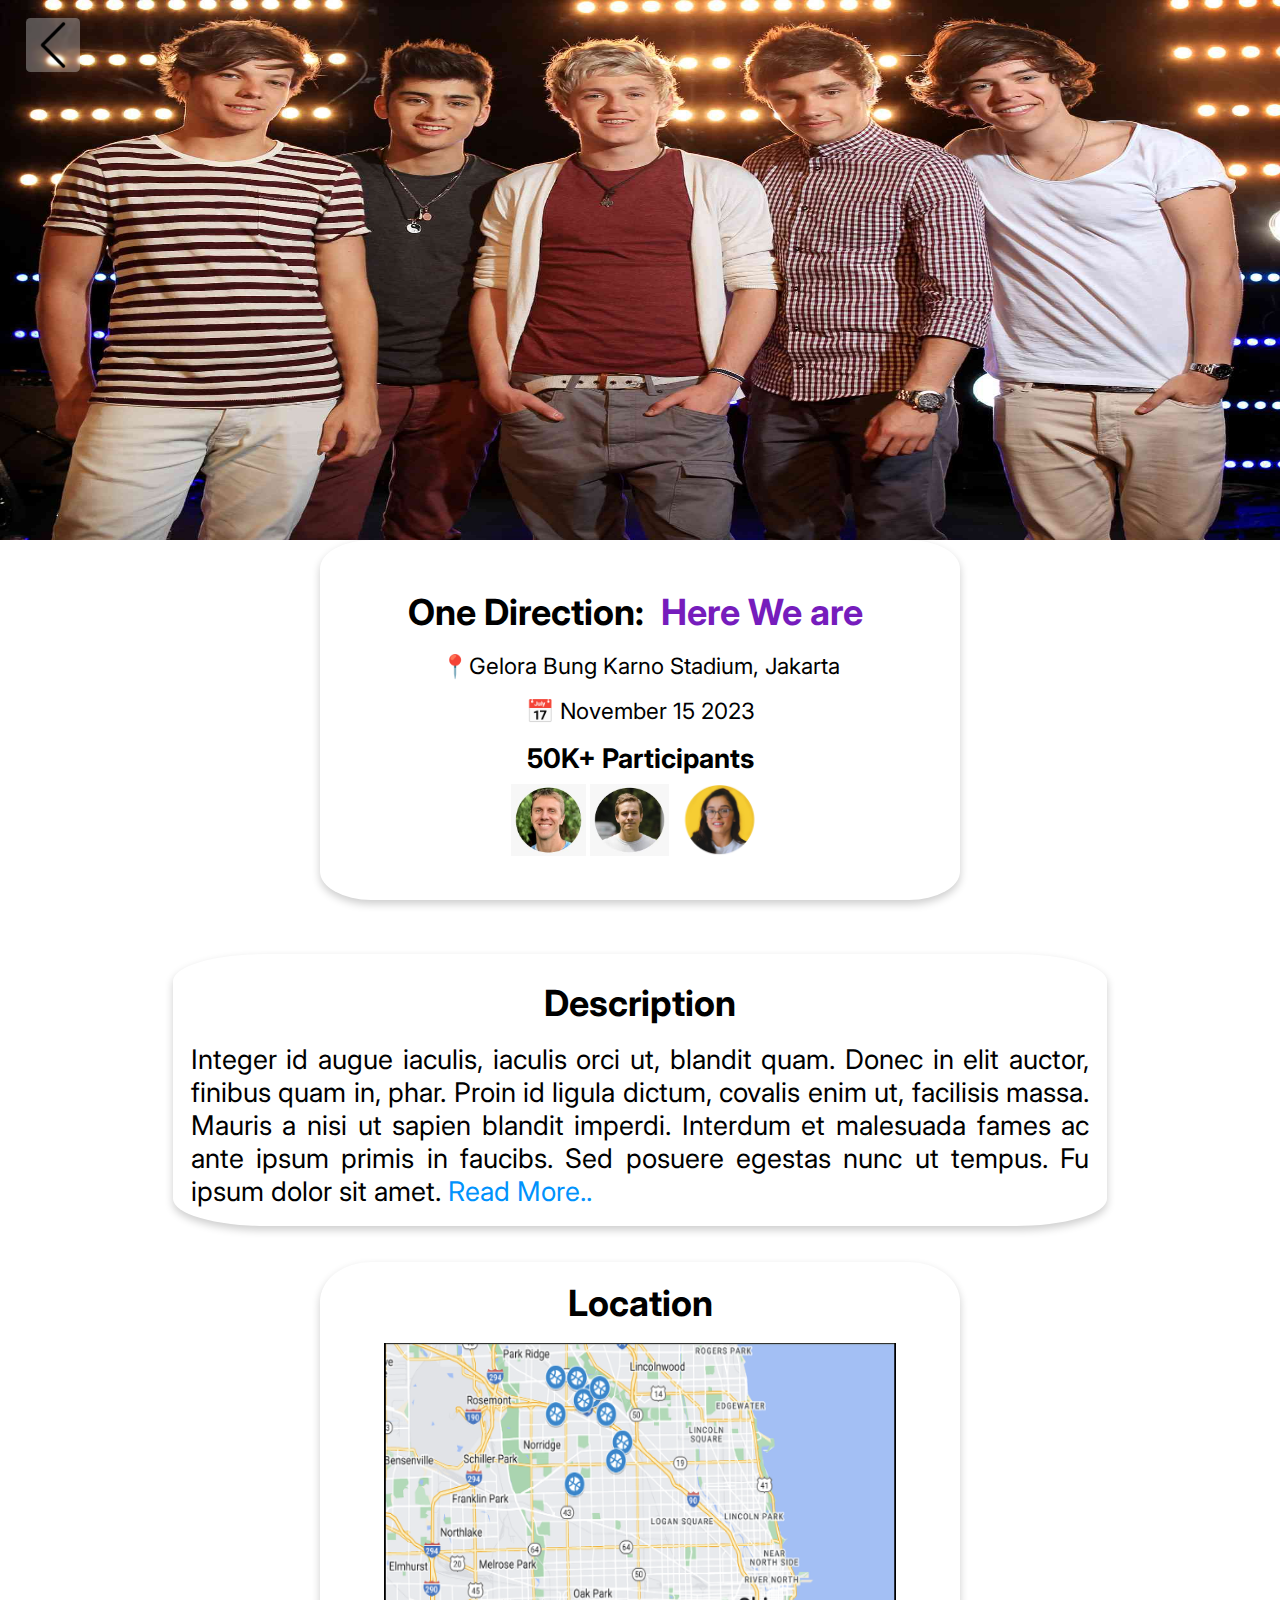
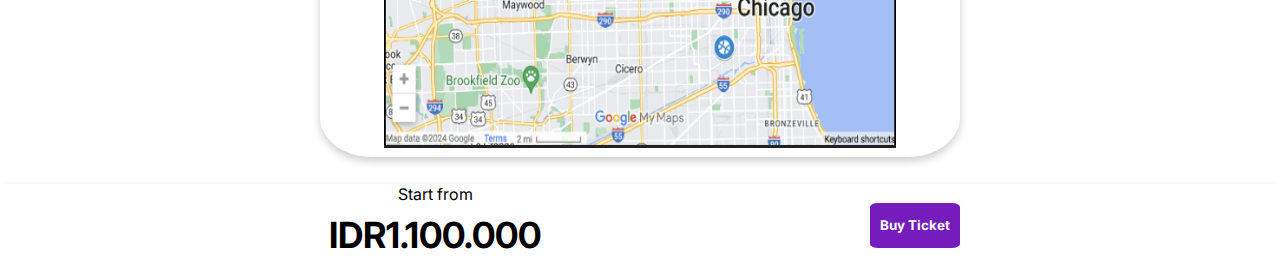
==== pages/detail1d.html @ aa7878fa "all detail pages finished" ====
<!DOCTYPE html>
<html lang="en">

<head>
    <meta charset="UTF-8">
    <meta name="viewport" content="width=device-width, initial-scale=1.0">
    <title>Detail One Direction</title>
    <link rel="stylesheet" href="../css/styleDetail.css">
</head>

<body>
    <div class="container">
        <button class="previous__Button"><img src="../media/left.png" alt="" class="previous__Button--Image"></button>
        <img src="../media/oneDirection.jpg" alt="" class="img__top">
        <div class="textBox">
            <h3 class="h3">One Direction: <span class="h3 h3__purple"> Here We are</span></h3>
            <p class="textBox__item">📍Gelora Bung Karno Stadium, Jakarta</p>
            <p class="textBox__item">📅 November 15 2023</p>
            <h4 class="textBox__Participants"> 50K+ Participants </h4>
            <div class="attendantContainer">
            <img src="../media/attendant.png" alt="" class="participant">
            <img src="../media/attendant1.png" alt="" class="participant">
            <img src="../media/attendant2.png" alt="" class="participant">
            </div>
        </div>
        <div class="descriptionBox">
            <div class="descriptionTitle">
                Description
            </div>
            <div class="descriptionContent">
                Integer id augue iaculis, iaculis orci ut, blandit quam. Donec in elit auctor, finibus quam in, phar.
                Proin id ligula dictum, covalis enim ut, facilisis massa. Mauris a nisi ut sapien blandit imperdi.
                Interdum et malesuada fames ac ante ipsum primis in faucibs. Sed posuere egestas nunc ut tempus. Fu
                ipsum dolor sit amet. <span class="descriptionContent__blueText">Read More..</span>
            </div>
        </div>
            <div class="locationBox">
                <div class="descriptionTitle">
                    Location
                </div>
                <img src="../media/map2.png" alt="" class="location__mapIMage">
            </div>
        </div>
        <div class="ticketBox">
            <div class="priceSection">
                <p class="startFrom">Start from</p>
                <h3 class="h3">IDR1.100.000</h3>
            </div>
            <div class="buyButtonSection">
                <button class="buyButton">Buy Ticket</button>
            </div>
            
        </div>
    </div>
</body>

</html>
---- css/styleDetail.css ----
@import url('https://fonts.googleapis.com/css2?family=Bebas+Neue&family=Dancing+Script:wght@400..700&family=Inter:ital,opsz,wght@0,14..32,100..900;1,14..32,100..900&display=swap');

*{
    margin:0;
    padding:0;
    box-sizing: border-box;
    font-family:Inter, serif;
}

@media (max-width: 767px){
    .container{
        height:100vh;
        width:100vw;
    }
    .img__top{
        height:40vh;
        width:100vw;
    }
    .previous__Button--Image {
        height:2.5vh;
    }
    .previous__Button{
        height: 4vh;
        width:4vh;
        position:absolute;
        top:2.5vh;
        left:6vw;
        display:flex;
        justify-content:center;
        align-items:center;
        background: rgba(255, 255, 255, 0.3);
        backdrop-filter: blur(1px);
        border: none; 
        border-radius: 8%;
    }
    .textBox{
        width:80vw;
        height:17vh;
        position:absolute;
        padding:3vw;
        top:30vh;
        left:10vw;
        background-color: white;;
        border-radius:8%;
        display:flex;
        flex-direction:column;
        justify-content: space-evenly;
        
    }
    .h3__purple{
        color:#761CBC
    }
    .descriptionBox {
        margin:2vh;
        margin-top:8vh;
        display:flex;
        flex-direction:column;
        gap:1vh;
    }
    .descriptionTitle{
        font-weight:bold;
        font-size:2vh;
    }
    .descriptionContent__blueText{
        color: #0092FC
    }
    .locationBox{
        display:flex;
        flex-direction:column;
        gap:1vh;
        margin:2vh;
        height:auto;
        padding-bottom:1vh;
    }
    .location__mapIMage{
        border-radius: 5%;
        height:20vh;
        border-color:white;
    }
    .ticketBox {
        height:10vh;
        display:flex;
    }
    .priceSection{
        width:50vw;
        display:flex;
        flex-direction:column;
        justify-content:center;
        align-items: center;
    }
    .startFrom {
        font-size:1.5vh;
    }
    .buyButtonSection{
        width:59vw;
        display:flex;
        justify-content: center;
        align-items:center;
    }
    .buyButton{
        color:white;
        background-color:#761CBC;
        border:none;
        font-size:2vh;
        padding:1.5vh 3vh;;
        border-radius:3vh;
    }
    .participant{
        height:4vh;
    }
}
@media(max-height: 740px) {
    .descriptionBox{
        margin-top:15vh;
    }
    .ticketBox {
        margin-top:15vh;
    }
}

@media (min-width: 767px){
    .container{
        display:flex;
        flex-direction:column;
        justify-content:center;
        align-items:center;
    }
    .previous__Button{
        position:absolute;
        background: rgba(255, 255, 255, 0.3);
        backdrop-filter: blur(1px);
        border: none; 
        border-radius: 8%;
        height:6vh;
        top:2vh;
        left:2vw;
    }
    .previous__Button--Image{
        height:6vh;
    }
    .img__top{
        width:100vw;
        height:60vh;
    }
    .textBox{
        background-color: white;
        height:40vh;
        width:50vw;
        display:flex;
        flex-direction:column;
        justify-content:center;
        align-items:center;
        box-shadow: 0 4px 8px rgba(0, 0, 0, 0.2);
        border-radius: 8%;
    }
    .participant {
        height:8vh;
    }
    .h3{
        font-size:4vh;
        margin:1vh;
    }
    .h3__purple{
        color:#761CBC
    }
    .textBox__item{
        font-size:2.5vh;
        margin:1vh;
    }
    .textBox__Participants{
        font-size:3vh;
        margin:1vh;
    }
    .descriptionBox{
        display:flex;
        flex-direction:column;
        justify-content:center;
        align-items:center;
        width:73vw;
        margin-top:6vh;
        box-shadow: 0 4px 8px rgba(0, 0, 0, 0.2);
        border-radius: 10%;
        padding:2vh;
    }
    .descriptionTitle{
        font-size:4vh;
        margin:1vh;
        font-weight: bold;
        margin-bottom: 2vh;;
    }
    .descriptionContent{
        font-size:3vh;
        text-align:justify
    }
    .descriptionContent__blueText{
        color: #0092FC
    }
    .locationBox{
        height:55vh;
        width:50vw;
        box-shadow: 0 4px 8px rgba(0, 0, 0, 0.2);
        display:flex;
        flex-direction:column;
        align-items:center;
        justify-content:center;
        margin-top:4vh;
        border-radius: 8%;
    }
    .location__mapIMage{
        width:auto;
        width:40vw;
        height:45vh;
    }
    .ticketBox{
        margin-top:3vh;
        display: flex;
        justify-content: space-evenly;
        box-shadow: 0 4px 8px rgba(0, 0, 0, 0.2);
    }
    .priceSection{
        display:flex;
        flex-direction:column;
        align-items: center;
    }
    .buyButtonSection{
        display:flex;
        flex-direction:column;
        align-items: center;
        justify-content: center;
    }
    .buyButton{
        background: #761CBC;
        height:5vh;
        width:7vw;
        border:none;
        color:white;
        font-weight:bold;
        border-radius: 9%;
    }
}
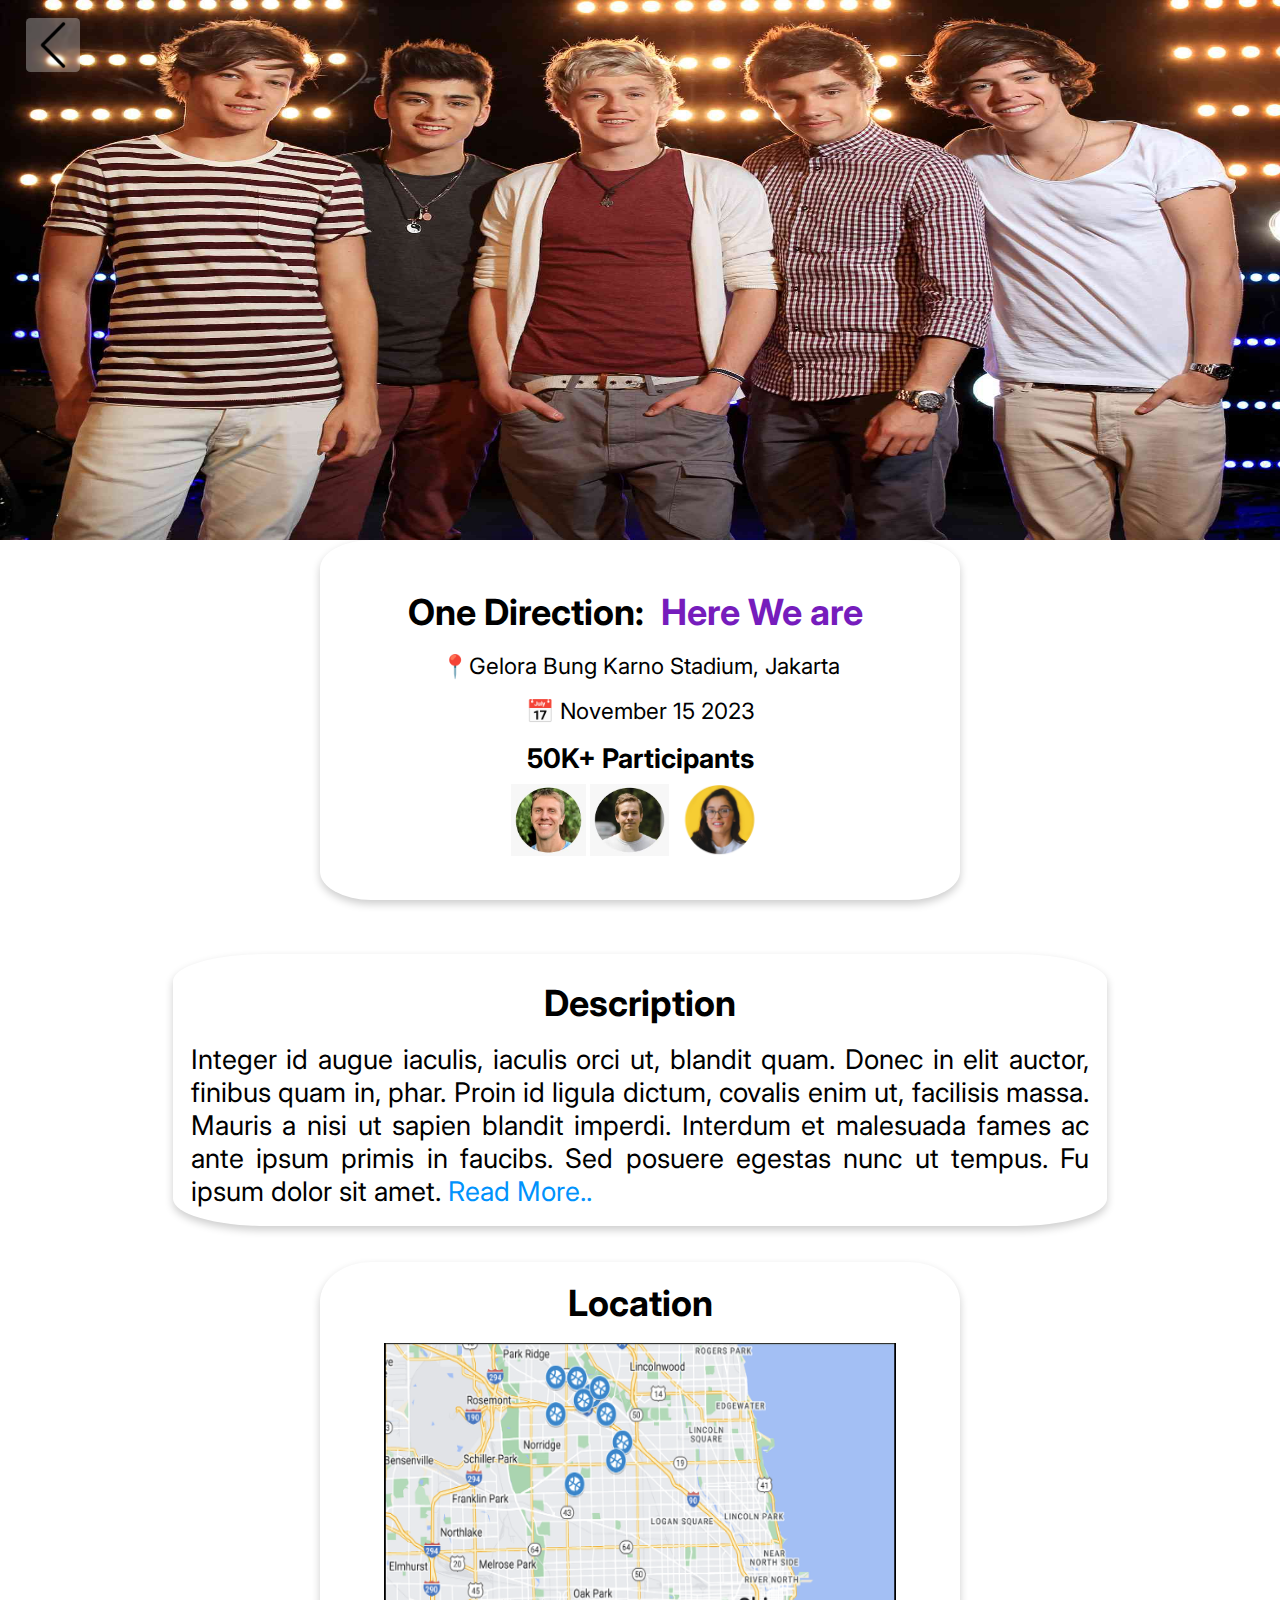
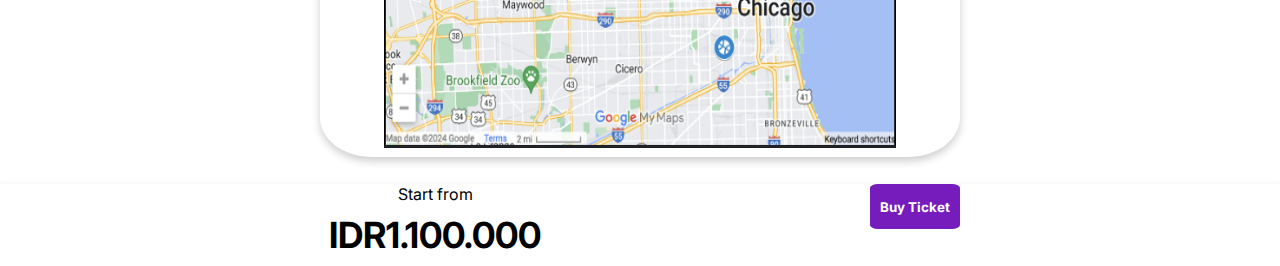
==== commit 4204298d: "Navegabilidad añadida" ====
--- a/pages/detail1d.html
+++ b/pages/detail1d.html
@@ -10,7 +10,11 @@
 
 <body>
     <div class="container">
-        <button class="previous__Button"><img src="../media/left.png" alt="" class="previous__Button--Image"></button>
+        <a href="./Home.html" class="link">
+            <button class="previous__Button">
+                <img src="../media/left.png" alt="" class="previous__Button--Image">
+            </button>
+        </a>
         <img src="../media/oneDirection.jpg" alt="" class="img__top">
         <div class="textBox">
             <h3 class="h3">One Direction: <span class="h3 h3__purple"> Here We are</span></h3>
@@ -18,9 +22,9 @@
             <p class="textBox__item">📅 November 15 2023</p>
             <h4 class="textBox__Participants"> 50K+ Participants </h4>
             <div class="attendantContainer">
-            <img src="../media/attendant.png" alt="" class="participant">
-            <img src="../media/attendant1.png" alt="" class="participant">
-            <img src="../media/attendant2.png" alt="" class="participant">
+                <img src="../media/attendant.png" alt="" class="participant">
+                <img src="../media/attendant1.png" alt="" class="participant">
+                <img src="../media/attendant2.png" alt="" class="participant">
             </div>
         </div>
         <div class="descriptionBox">
@@ -34,23 +38,25 @@
                 ipsum dolor sit amet. <span class="descriptionContent__blueText">Read More..</span>
             </div>
         </div>
-            <div class="locationBox">
-                <div class="descriptionTitle">
-                    Location
-                </div>
-                <img src="../media/map2.png" alt="" class="location__mapIMage">
+        <div class="locationBox">
+            <div class="descriptionTitle">
+                Location
             </div>
+            <img src="../media/map2.png" alt="" class="location__mapIMage">
         </div>
-        <div class="ticketBox">
-            <div class="priceSection">
-                <p class="startFrom">Start from</p>
-                <h3 class="h3">IDR1.100.000</h3>
-            </div>
+    </div>
+    <div class="ticketBox">
+        <div class="priceSection">
+            <p class="startFrom">Start from</p>
+            <h3 class="h3">IDR1.100.000</h3>
+        </div>
+        <a href="./tickets1Direction.html" class="link">
             <div class="buyButtonSection">
                 <button class="buyButton">Buy Ticket</button>
             </div>
-            
-        </div>
+        </a>
+
+    </div>
     </div>
 </body>
 
--- a/css/styleDetail.css
+++ b/css/styleDetail.css
@@ -5,6 +5,14 @@
     padding:0;
     box-sizing: border-box;
     font-family:Inter, serif;
+}
+
+.link{
+    text-decoration: none;
+    text-decoration-color:none ;
+}
+.link:visited{
+    color:initial;
 }
 
 @media (max-width: 767px){
